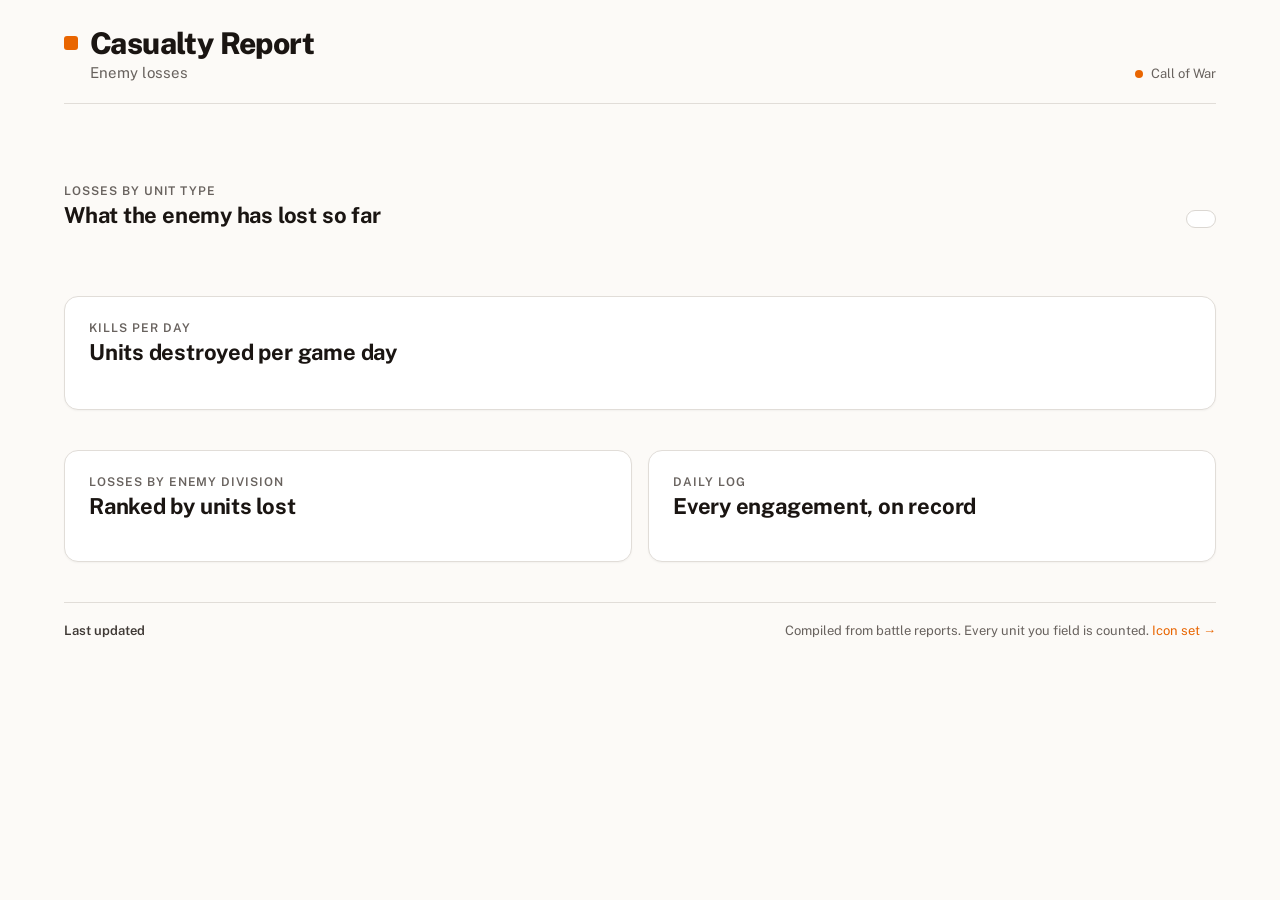
==== index.html @ a50efa62 "Add Casualty Report page, icon set page and styles Co-Authored-By: Claude Opus 5.5 <noreply@anthropi" ====
<!DOCTYPE html>
<html lang="en">
<head>
<script>
  // Fill in after the first deploy (no trailing slash). The build turns the relative
  // og:/twitter: URLs below into absolute ones using this value.
  var SITE_URL = "https://YOUR-SITE.netlify.app";
</script>
<meta charset="utf-8">
<meta name="viewport" content="width=device-width, initial-scale=1">
<title>Casualty Report</title>
<meta name="description" content="Enemy losses in our Call of War match, tracked daily: every unit destroyed, by type, by division and by day.">
<meta name="theme-color" content="#fbf9f6">
<meta property="og:type" content="website">
<meta property="og:site_name" content="Casualty Report">
<meta property="og:title" content="Casualty Report">
<meta property="og:description" content="Enemy losses — tracked daily. Every unit destroyed, by type, by division and by day.">
<meta property="og:url" content="./">
<meta property="og:image" content="og-image.png">
<meta property="og:image:width" content="1200">
<meta property="og:image:height" content="630">
<meta property="og:image:alt" content="Casualty Report: enemy losses, tracked daily">
<meta name="twitter:card" content="summary_large_image">
<meta name="twitter:title" content="Casualty Report">
<meta name="twitter:description" content="Enemy losses — tracked daily.">
<meta name="twitter:image" content="og-image.png">
<link rel="icon" href="data:image/svg+xml,%3Csvg xmlns='http://www.w3.org/2000/svg' viewBox='0 0 16 16'%3E%3Crect x='1' y='1' width='14' height='14' rx='3' fill='%23e8590c'/%3E%3C/svg%3E">
<link rel="preconnect" href="https://fonts.googleapis.com">
<link rel="preconnect" href="https://fonts.gstatic.com" crossorigin>
<link href="https://fonts.googleapis.com/css2?family=Public+Sans:wght@400;500;600;700;800&family=JetBrains+Mono:wght@500;600;700&display=swap" rel="stylesheet">
<link rel="stylesheet" href="styles.css">
</head>
<body>
<div class="page">
  <div class="wrap">

    <header class="header">
      <div class="header-top">
        <div class="title-block">
          <div class="title-row">
            <span class="mark"></span>
            <h1>Casualty Report</h1>
          </div>
          <p class="subtitle" id="subtitle">Enemy losses</p>
        </div>
        <div class="status">
          <div class="status-row">
            <span class="status-dot" id="status-dot"></span>
            <span id="status-text">Call of War</span>
          </div>
          <span class="updated" id="updated"></span>
        </div>
      </div>
      <nav class="tabs" id="tabs" aria-label="Nations"></nav>
    </header>

    <section class="hero" id="hero" aria-label="Headline stats"></section>

    <section class="units" aria-labelledby="units-heading">
      <div class="section-head">
        <div class="heading">
          <div class="eyebrow">Losses by unit type</div>
          <h2 id="units-heading">What the enemy has lost so far</h2>
        </div>
        <button class="toggle" id="zero-toggle" type="button" hidden></button>
      </div>
      <div class="units" id="unit-groups"></div>
    </section>

    <section class="card panel" aria-labelledby="chart-heading">
      <div class="section-head">
        <div class="heading">
          <div class="eyebrow">Kills per day</div>
          <h2 id="chart-heading">Units destroyed per game day</h2>
        </div>
        <div class="legend" id="legend"></div>
      </div>
      <div id="chart"></div>
    </section>

    <section class="split">
      <div class="card panel tight" aria-labelledby="div-heading">
        <div class="heading">
          <div class="eyebrow">Losses by enemy division</div>
          <h2 id="div-heading">Ranked by units lost</h2>
        </div>
        <div class="div-list" id="divisions"></div>
      </div>

      <div class="card panel tight" aria-labelledby="log-heading">
        <div class="heading">
          <div class="eyebrow">Daily log</div>
          <h2 id="log-heading">Every engagement, on record</h2>
        </div>
        <div class="log" id="log"></div>
      </div>
    </section>

    <details class="unparsed" id="unparsed" hidden></details>

    <footer class="footer">
      <strong id="footer-day">Last updated</strong>
      <span>Compiled from battle reports. Every unit you field is counted. <a href="icons.html">Icon set →</a></span>
    </footer>
  </div>
</div>
<noscript><p style="text-align:center;font-family:sans-serif">Casualty Report needs JavaScript to tally the battle reports.</p></noscript>
<script src="data.js"></script>
<script src="icons.js"></script>
<script src="parse.js"></script>
<script src="app.js"></script>
</body>
</html>
---- styles.css ----
/* Casualty Report: ported from design/Casualty Report.dc.html */
:root {
  --bg: oklch(0.985 0.004 70);
  --card: #fff;
  --ink: oklch(0.2 0.01 60);
  --ink-2: oklch(0.35 0.01 60);
  --muted: oklch(0.5 0.01 60);
  --muted-2: oklch(0.6 0.01 60);
  --faint: oklch(0.75 0.01 60);
  --border: oklch(0.9 0.008 70);
  --border-2: oklch(0.88 0.008 70);
  --rule: oklch(0.93 0.006 70);
  --accent: oklch(0.66 0.19 50);
  --accent-hover: oklch(0.55 0.19 50);
  --accent-soft: oklch(0.95 0.04 50);
  --accent-chip: oklch(0.52 0.17 50);
  --zero-bg: oklch(0.94 0.006 70);
  --zero-ink: oklch(0.62 0.01 60);
  --shadow: 0 1px 2px rgba(30, 20, 10, 0.04);
  --mono: 'JetBrains Mono', ui-monospace, SFMono-Regular, Menlo, Consolas, monospace;
}

html, body { margin: 0; padding: 0; background: var(--bg); color: var(--ink); font-family: 'Public Sans', 'Helvetica Neue', Helvetica, sans-serif; -webkit-font-smoothing: antialiased; }
* { box-sizing: border-box; }
a { color: var(--accent); text-decoration: none; }
a:hover { color: var(--accent-hover); text-decoration: underline; }
button { font: inherit; cursor: pointer; }
.mono { font-family: var(--mono); }

.page { min-height: 100vh; }
.wrap { max-width: 1200px; margin: 0 auto; padding: 28px 24px 64px; display: flex; flex-direction: column; gap: 40px; }

/* Header */
.header { display: flex; flex-direction: column; gap: 20px; }
.header-top { display: flex; align-items: flex-end; justify-content: space-between; flex-wrap: wrap; gap: 12px; }
.title-block { display: flex; flex-direction: column; gap: 6px; }
.title-row { display: flex; align-items: center; gap: 12px; }
.mark { width: 14px; height: 14px; background: var(--accent); border-radius: 3px; display: inline-block; }
h1 { margin: 0; font-size: 30px; font-weight: 800; letter-spacing: -0.02em; line-height: 1; }
.subtitle { margin: 0; font-size: 15px; color: var(--muted); padding-left: 26px; }
.status { display: flex; flex-direction: column; align-items: flex-end; gap: 4px; }
.status-row { display: flex; align-items: center; gap: 8px; font-size: 13px; color: var(--muted); }
.status-dot { width: 8px; height: 8px; border-radius: 50%; background: var(--accent); display: inline-block; }
.status-dot.live { animation: pulse 2s ease-in-out infinite; }
.updated { font-size: 12px; color: var(--muted-2); }
.updated:empty { display: none; }
@keyframes pulse {
  0%, 100% { box-shadow: 0 0 0 0 oklch(0.66 0.19 50 / 0.45); }
  50% { box-shadow: 0 0 0 5px oklch(0.66 0.19 50 / 0); }
}
@media (prefers-reduced-motion: reduce) { .status-dot.live { animation: none; } }

/* Nation tabs */
.tabs { display: flex; gap: 6px; overflow-x: auto; padding-bottom: 2px; border-bottom: 1px solid var(--border); }
.tab { border: 0; background: transparent; padding: 10px 14px 12px; font-size: 14px; font-weight: 500; color: var(--muted); border-bottom: 2px solid transparent; margin-bottom: -1px; white-space: nowrap; display: flex; align-items: center; gap: 8px; }
.tab:hover { color: var(--ink); }
.tab .tab-count { font-family: var(--mono); font-size: 12px; font-weight: 600; color: var(--muted-2); }
.tab.active { font-weight: 600; color: var(--ink); border-bottom-color: var(--ink); }
.tab.active .tab-count { color: var(--accent); }

/* Chips */
.chip { font-family: var(--mono); font-size: 13px; font-weight: 600; padding: 3px 8px; border-radius: 999px; background: var(--accent-soft); color: var(--accent-chip); white-space: nowrap; }
.chip.neutral { background: var(--zero-bg); color: var(--muted); }
.chip.zero { background: var(--zero-bg); color: var(--zero-ink); }
.chip.sm { font-size: 12px; padding: 2px 7px; }
.chip.xs { font-size: 11px; padding: 1px 6px; }

/* Hero tiles */
.hero { display: grid; grid-template-columns: repeat(auto-fit, minmax(200px, 1fr)); gap: 16px; }
.card { background: var(--card); border: 1px solid var(--border); border-radius: 14px; box-shadow: var(--shadow); }
.tile { padding: 22px 24px; display: flex; flex-direction: column; gap: 14px; }
.tile-label { font-size: 13px; font-weight: 500; color: var(--muted); min-height: 36px; line-height: 1.4; }
.tile-value-row { display: flex; align-items: baseline; gap: 10px; flex-wrap: wrap; }
.tile-value { font-family: var(--mono); font-size: 52px; font-weight: 700; line-height: 1; letter-spacing: -0.04em; color: var(--accent); font-variant-numeric: tabular-nums; }
.tile-note { font-size: 12px; color: var(--muted-2); }

/* Section headings */
.section-head { display: flex; align-items: flex-end; justify-content: space-between; flex-wrap: wrap; gap: 12px; }
.heading { display: flex; flex-direction: column; gap: 4px; }
.eyebrow { font-size: 12px; font-weight: 600; letter-spacing: 0.08em; text-transform: uppercase; color: var(--muted); }
h2 { margin: 0; font-size: 22px; font-weight: 700; letter-spacing: -0.01em; }

/* Unit cards */
.units { display: flex; flex-direction: column; gap: 28px; }
.toggle { border: 1px solid var(--border-2); background: #fff; border-radius: 999px; padding: 8px 14px; font-size: 13px; font-weight: 500; color: var(--ink-2); display: flex; align-items: center; gap: 8px; }
.toggle:hover { border-color: oklch(0.7 0.01 60); }
.group { display: flex; flex-direction: column; gap: 14px; }
.group-head { display: flex; align-items: center; gap: 10px; }
.group-swatch { width: 10px; height: 10px; border-radius: 3px; display: inline-block; flex: none; }
.group-label { font-size: 15px; font-weight: 700; }
.group-total { font-family: var(--mono); font-size: 13px; font-weight: 600; color: var(--muted); }
.group-rule { flex: 1; height: 1px; background: var(--border); min-width: 12px; }
.group-meta { font-size: 12px; color: var(--muted-2); text-align: right; }
.unit-grid { display: grid; grid-template-columns: repeat(auto-fill, minmax(156px, 1fr)); gap: 12px; }
.unit { padding: 16px; display: flex; flex-direction: column; gap: 14px; }
.unit.untouched { background: transparent; border: 1px dashed var(--border-2); border-radius: 14px; box-shadow: none; }
.well { width: 64px; height: 64px; border-radius: 12px; display: flex; align-items: center; justify-content: center; }
.untouched .well { background: oklch(0.955 0.005 70); }
.unit-body { display: flex; flex-direction: column; gap: 4px; }
.unit-name { font-size: 13px; font-weight: 500; color: var(--ink-2); }
.untouched .unit-name { color: oklch(0.55 0.01 60); }
.unit-count-row { display: flex; align-items: baseline; gap: 8px; }
.unit-count { font-family: var(--mono); font-size: 28px; font-weight: 700; line-height: 1; letter-spacing: -0.03em; font-variant-numeric: tabular-nums; }
.untouched .unit-count { color: var(--faint); }
.icon { display: block; }
.empty-note { font-size: 14px; color: var(--muted); }

/* Chart */
.panel { padding: 24px; display: flex; flex-direction: column; gap: 20px; }
.legend { display: flex; gap: 18px; font-size: 12px; color: var(--muted); flex-wrap: wrap; }
.legend span { display: flex; align-items: center; gap: 6px; }
.legend-bar { width: 12px; height: 12px; border-radius: 3px; background: var(--accent); display: inline-block; }
.legend-line { width: 14px; height: 2px; background: var(--ink); display: inline-block; }
.legend-live { width: 12px; height: 12px; border-radius: 3px; display: inline-block; }
.chart-grid { display: grid; grid-template-columns: 40px minmax(0, 1fr) 40px; gap: 12px; }
.axis { position: relative; height: 220px; font-family: var(--mono); font-size: 11px; color: var(--muted-2); }
.axis span { position: absolute; }
.axis.left span { right: 0; }
.axis.right span { left: 0; }
.axis .top { top: -6px; }
.axis .mid { top: 50%; margin-top: -6px; }
.axis .bottom { bottom: -6px; }
.plot { position: relative; height: 220px; border-bottom: 1px solid var(--border-2); }
.gridline { position: absolute; left: 0; right: 0; border-top: 1px dashed oklch(0.92 0.006 70); }
.bars { position: absolute; inset: 0; display: flex; align-items: flex-end; gap: 6px; }
.bar-track { flex: 1 1 0; height: 100%; display: flex; align-items: flex-end; min-width: 0; }
.bar { width: 100%; border-radius: 4px 4px 0 0; background: var(--accent); min-height: 2px; }
.live-fill, .bar.live { background: repeating-linear-gradient(135deg, var(--accent) 0 4px, oklch(0.8 0.12 50) 4px 8px); }
.plot svg { position: absolute; inset: 0; width: 100%; height: 100%; overflow: visible; pointer-events: none; }
.dot { position: absolute; width: 10px; height: 10px; border-radius: 50%; background: #fff; border: 2px solid var(--ink); transform: translate(-50%, 50%); pointer-events: none; }
.x-labels { display: flex; gap: 6px; min-width: 0; }
.x-label { flex: 1 1 0; min-width: 0; text-align: center; font-family: var(--mono); font-size: 11px; color: var(--muted); white-space: nowrap; overflow: visible; }

/* Divisions + log */
.split { display: grid; grid-template-columns: repeat(auto-fit, minmax(min(360px, 100%), 1fr)); gap: 16px; align-items: start; }
.panel.tight { gap: 18px; }
.div-list { display: flex; flex-direction: column; }
.div-row { display: grid; grid-template-columns: 24px 1fr auto; gap: 4px 12px; padding: 12px 0; border-top: 1px solid var(--rule); align-items: center; }
.div-rank { font-family: var(--mono); font-size: 12px; color: var(--muted-2); }
.div-name { font-size: 14px; font-weight: 600; }
.div-total { font-family: var(--mono); font-size: 18px; font-weight: 700; letter-spacing: -0.02em; font-variant-numeric: tabular-nums; text-align: right; display: flex; align-items: center; justify-content: flex-end; gap: 8px; }
.div-bar { height: 4px; border-radius: 2px; background: var(--zero-bg); overflow: hidden; }
.div-bar > div { height: 100%; border-radius: 2px; background: var(--accent); }
.div-units { display: flex; gap: 8px; justify-content: flex-end; flex-wrap: wrap; }
.div-unit { display: flex; align-items: center; gap: 2px; font-family: var(--mono); font-size: 11px; color: var(--muted); }
.div-more { padding-top: 12px; border-top: 1px solid var(--rule); display: flex; justify-content: center; }
.nation-tag { font-weight: 400; color: var(--muted); }

.log { display: flex; flex-direction: column; gap: 10px; }
.log-day { border: 1px solid var(--border); border-radius: 12px; overflow: hidden; }
.log-head { width: 100%; border: 0; background: oklch(0.975 0.004 70); padding: 12px 16px; display: flex; align-items: center; gap: 12px; text-align: left; color: inherit; }
.log-head:hover { background: oklch(0.96 0.006 70); }
.log-day-label { font-size: 14px; font-weight: 700; white-space: nowrap; }
.log-meta { font-size: 12px; color: var(--muted); }
.log-spacer { flex: 1; }
.log-total { font-family: var(--mono); font-size: 13px; font-weight: 700; color: var(--accent); }
.log-chevron { font-size: 11px; color: var(--muted-2); }
.log-events { display: flex; flex-direction: column; }
.log-events[hidden] { display: none; }
.event { display: grid; grid-template-columns: 64px 1fr; gap: 4px 14px; padding: 12px 16px; border-top: 1px solid var(--rule); align-items: baseline; }
.event-time { font-family: var(--mono); font-size: 12px; color: var(--muted); white-space: nowrap; }
.event-body { display: flex; flex-direction: column; gap: 6px; min-width: 0; }
.event-div { font-size: 14px; font-weight: 600; }
.event-div .nick { font-weight: 400; color: var(--muted); }
.event-units { display: flex; gap: 12px; flex-wrap: wrap; align-items: center; }
.event-unit { display: flex; align-items: center; gap: 5px; font-size: 13px; color: var(--ink-2); }
.event-unit b { font-family: var(--mono); font-weight: 600; }
.event-where { font-size: 13px; color: var(--muted); }

/* Unparsed lines (added beyond the design) */
.unparsed { border: 1px dashed var(--border-2); border-radius: 12px; padding: 12px 16px; font-size: 12px; color: var(--muted); }
.unparsed summary { cursor: pointer; font-weight: 600; }
.unparsed ul { margin: 8px 0 0; padding: 0; list-style: none; display: flex; flex-direction: column; gap: 4px; }
.unparsed li { font-family: var(--mono); font-size: 11px; overflow-wrap: anywhere; }
.unparsed li span { color: var(--muted-2); margin-right: 8px; }

/* Footer */
.footer { display: flex; justify-content: space-between; align-items: center; flex-wrap: wrap; gap: 8px; padding-top: 20px; border-top: 1px solid var(--border); font-size: 13px; color: var(--muted); }
.footer strong { font-weight: 600; color: var(--ink-2); }

/* Icon set page */
.back { font-size: 13px; }
.lede { margin: 0; font-size: 15px; color: var(--muted); max-width: 60ch; }
.icon-section { display: flex; flex-direction: column; gap: 16px; }
.icon-grid { display: grid; grid-template-columns: repeat(auto-fill, minmax(168px, 1fr)); gap: 12px; }
.icon-card { padding: 18px 16px 14px; display: flex; flex-direction: column; align-items: center; gap: 12px; }
.icon-well { width: 120px; height: 120px; border-radius: 16px; display: flex; align-items: center; justify-content: center; }
.icon-caption { display: flex; align-items: center; gap: 8px; }
.icon-caption span { font-size: 13px; font-weight: 600; text-align: center; }
.tokens { display: grid; grid-template-columns: repeat(auto-fit, minmax(min(280px, 100%), 1fr)); gap: 16px; }
.token-card { padding: 22px; display: flex; flex-direction: column; gap: 12px; box-shadow: none; }
.token-list { display: flex; flex-direction: column; gap: 8px; font-size: 13px; font-family: var(--mono); }
.token-list > div { display: flex; align-items: center; gap: 10px; }
.swatch { width: 18px; height: 18px; border-radius: 5px; flex: none; }
.type-list { display: flex; flex-direction: column; gap: 10px; font-size: 13px; }

@media (max-width: 600px) {
  .status { align-items: flex-start; }
  .event { grid-template-columns: 58px 1fr; gap: 4px 10px; }
  .token-list { font-size: 12px; }
  .token-list > div { align-items: flex-start; overflow-wrap: anywhere; }
}

@media (max-width: 480px) {
  /* Phone: division unit icons move under the bar so the name keeps its width. */
  .div-units { grid-column: 2 / -1; justify-content: flex-start; }
}
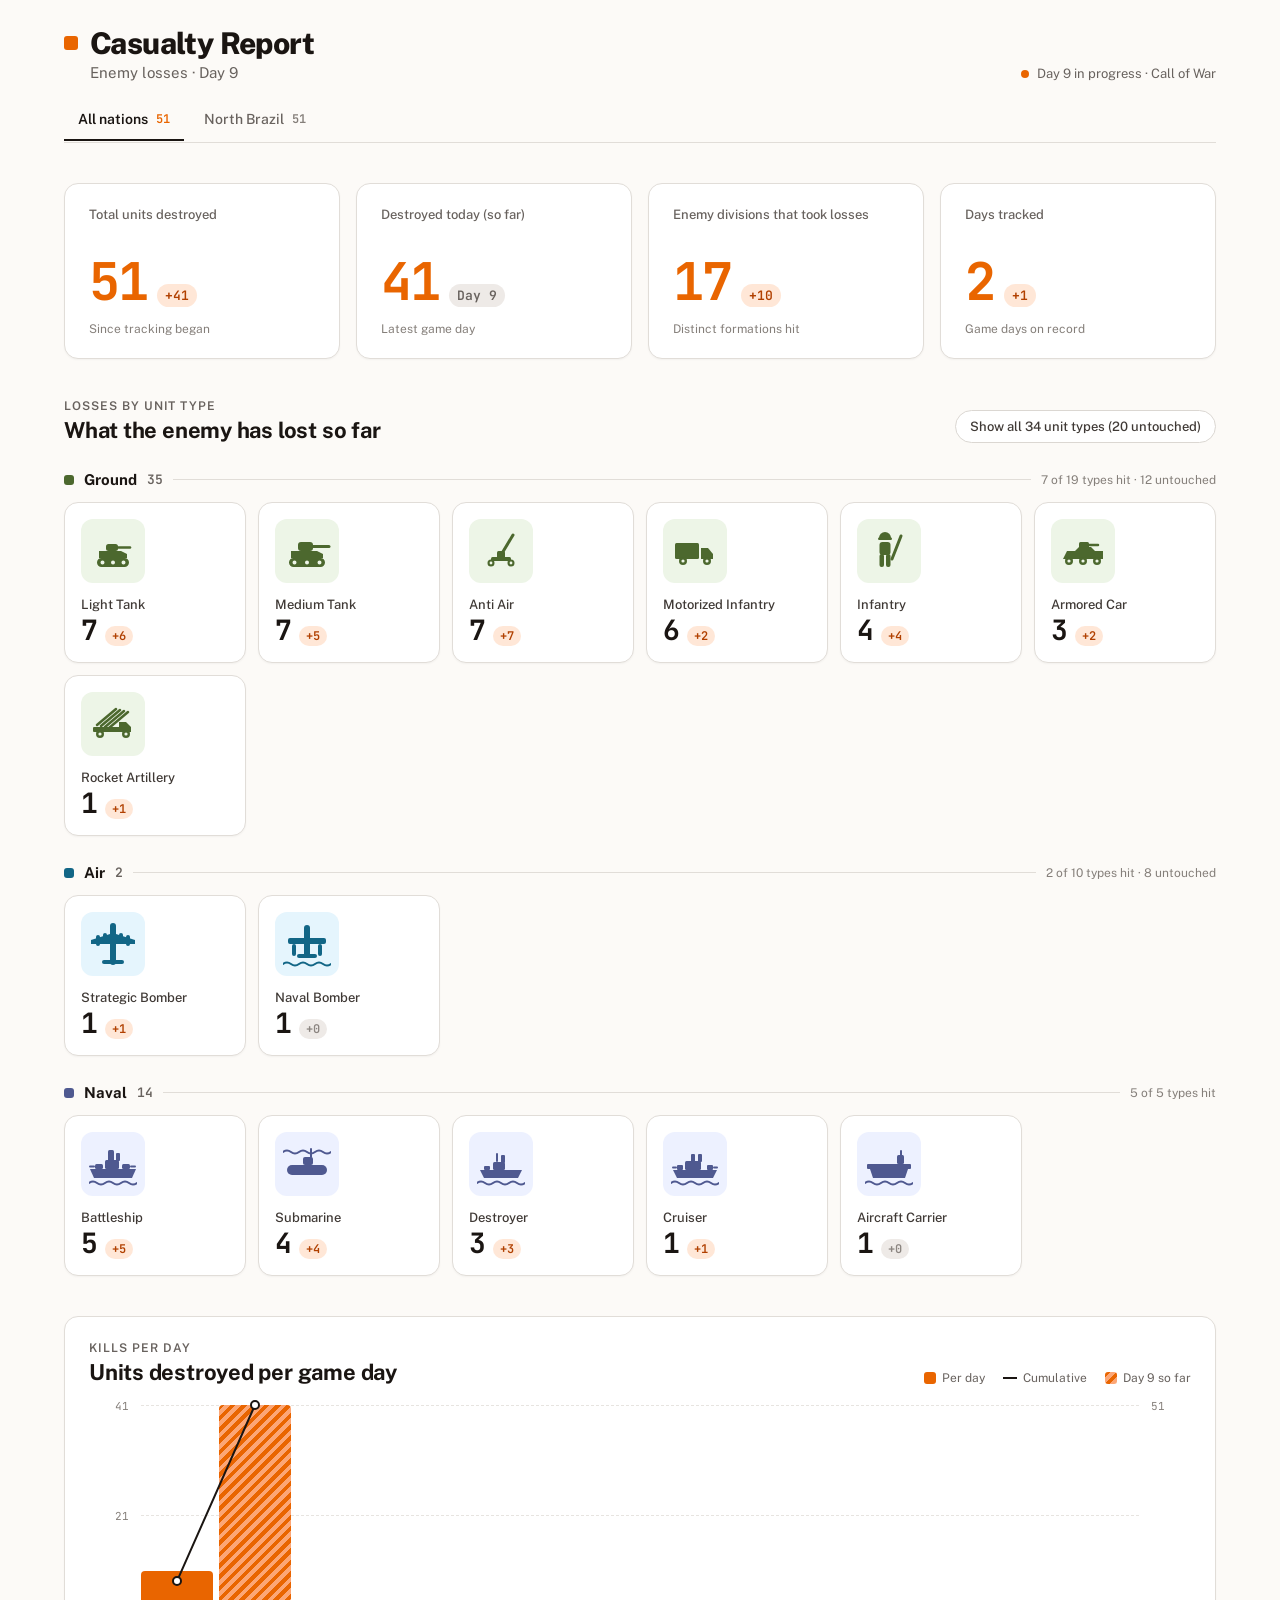
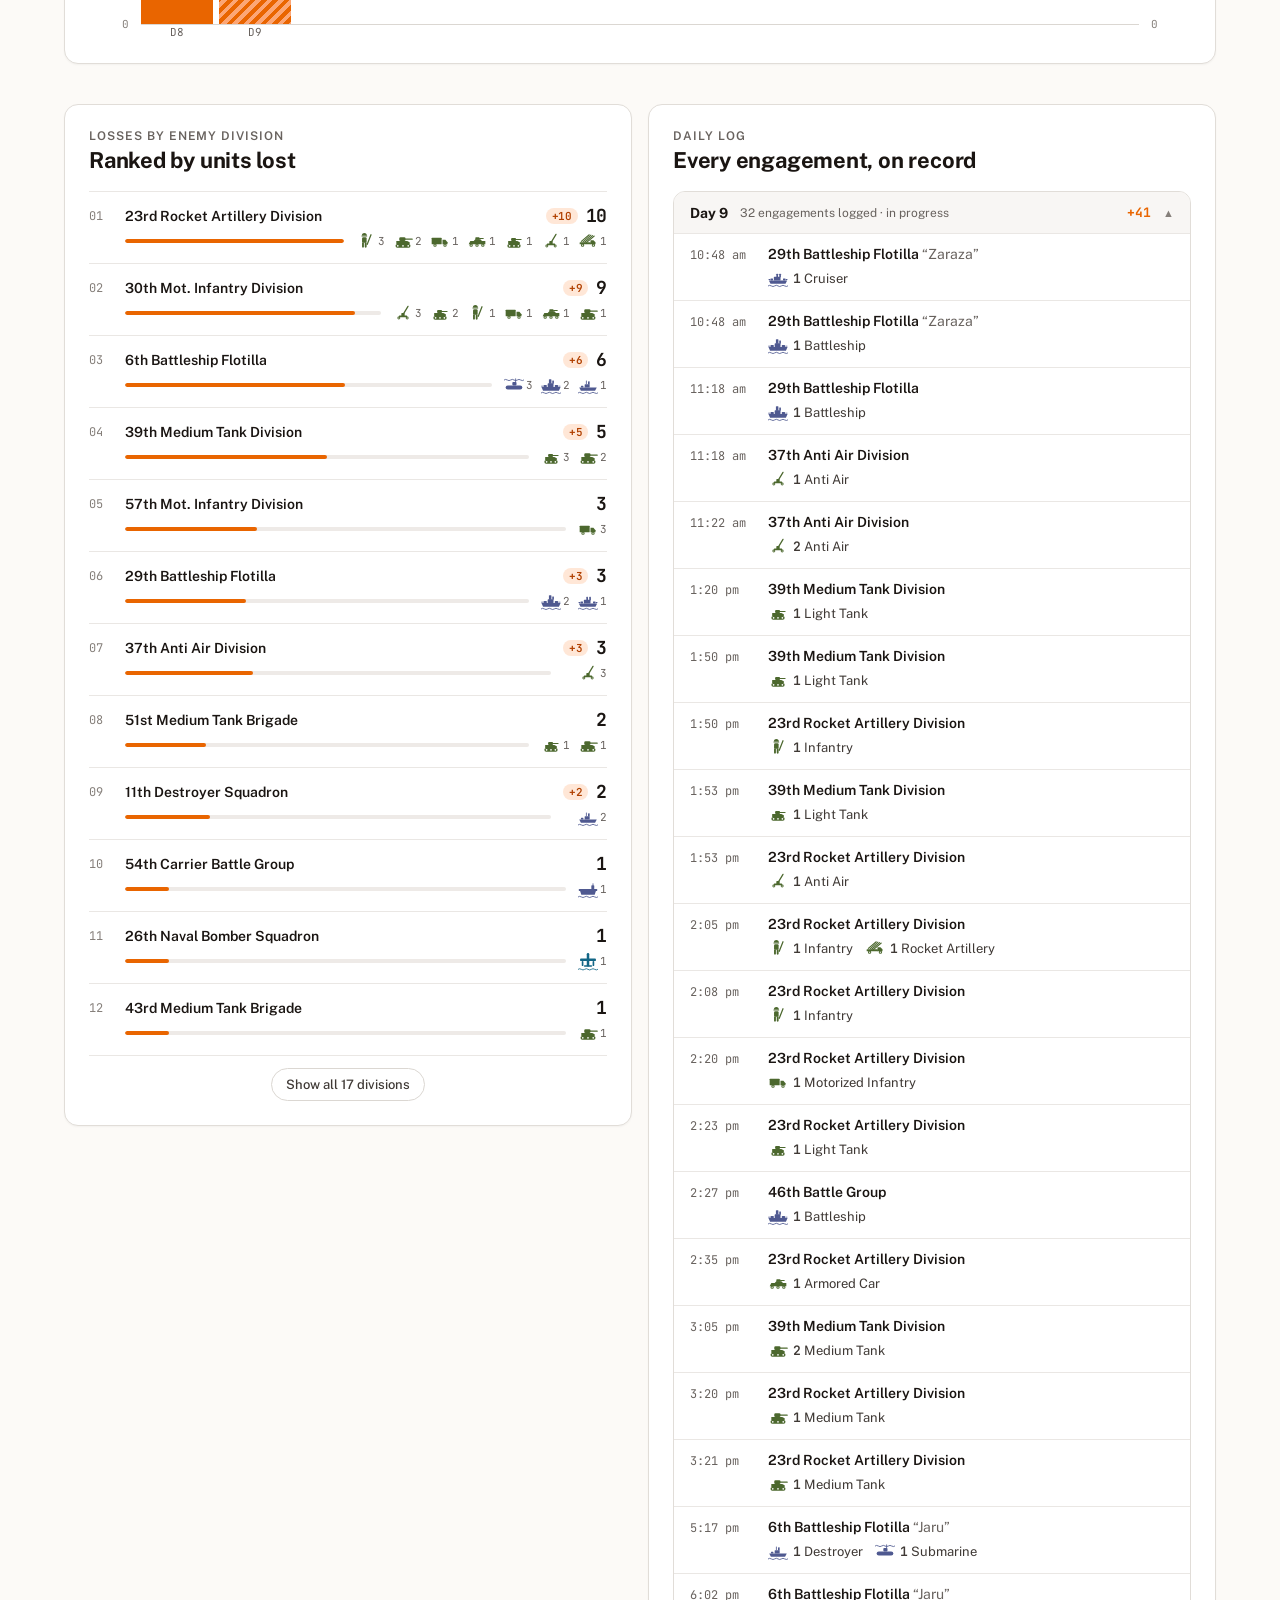
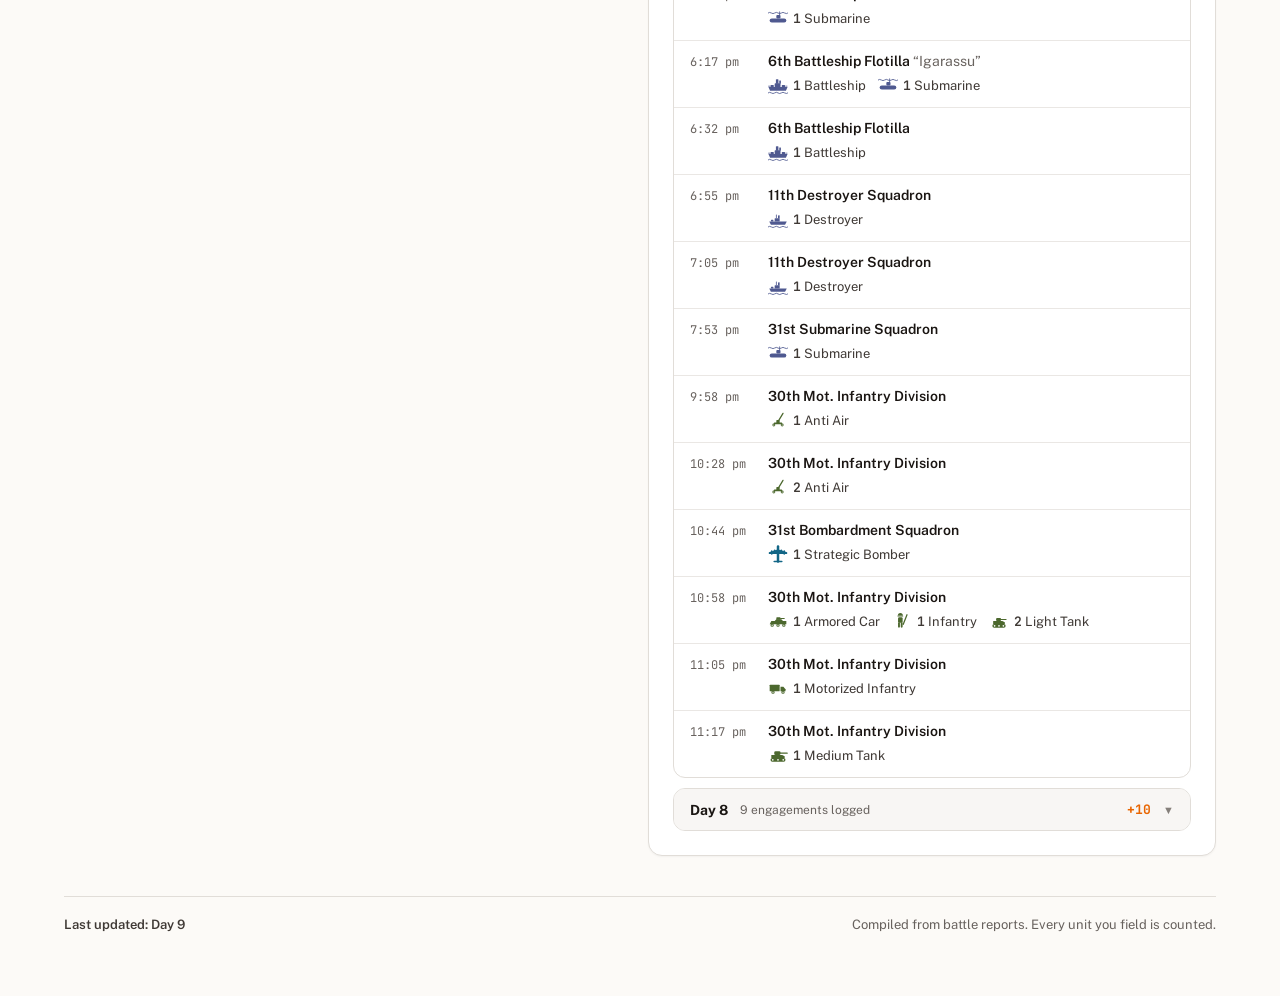
==== commit 75a0b1be: "Stop linking and deploying the icon set page Co-Authored-By: Claude Opus 5.5 <noreply@anthropic.com>" ====
--- a/index.html
+++ b/index.html
@@ -2,9 +2,7 @@
 <html lang="en">
 <head>
 <script>
-  // Fill in after the first deploy (no trailing slash). The build turns the relative
-  // og:/twitter: URLs below into absolute ones using this value.
-  var SITE_URL = "https://YOUR-SITE.netlify.app";
+  var SITE_URL = "https://casualties.tiiny.site";
 </script>
 <meta charset="utf-8">
 <meta name="viewport" content="width=device-width, initial-scale=1">
@@ -100,7 +98,7 @@
 
     <footer class="footer">
       <strong id="footer-day">Last updated</strong>
-      <span>Compiled from battle reports. Every unit you field is counted. <a href="icons.html">Icon set →</a></span>
+      <span>Compiled from battle reports. Every unit you field is counted.</span>
     </footer>
   </div>
 </div>
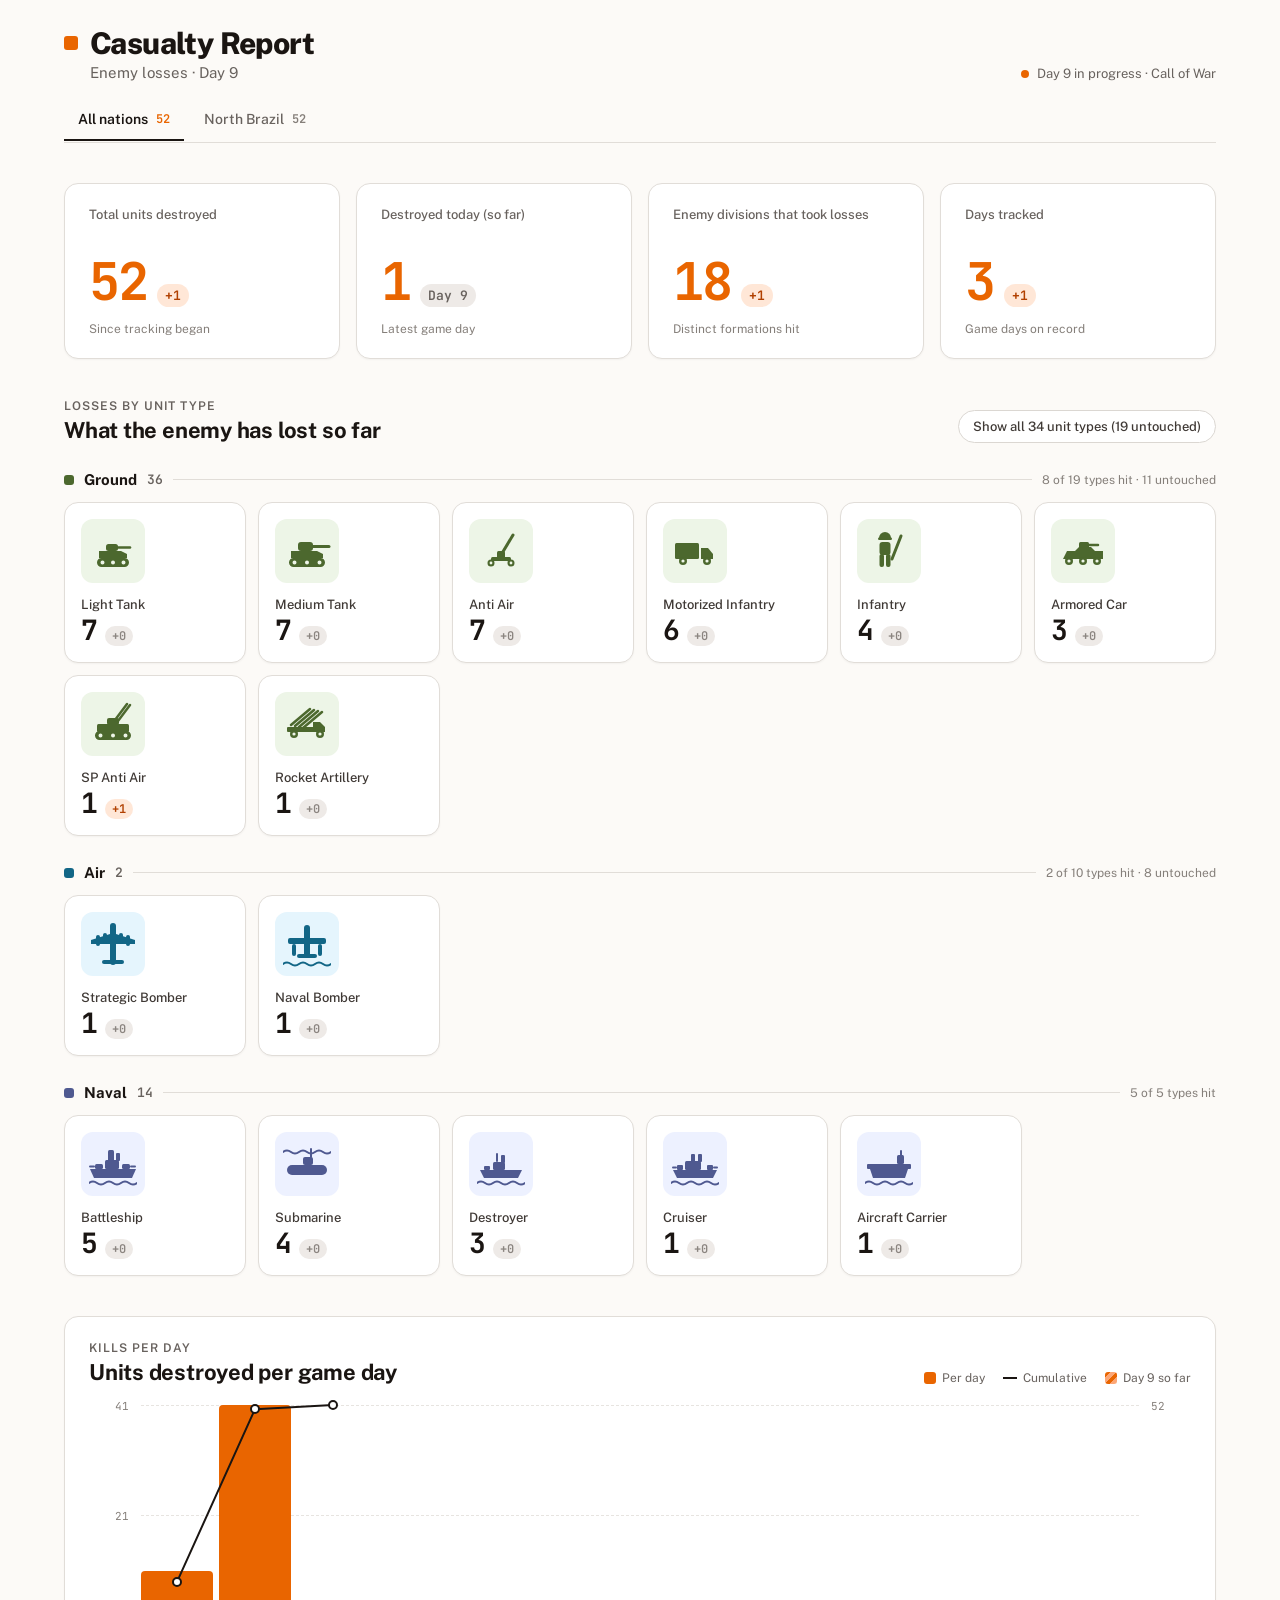
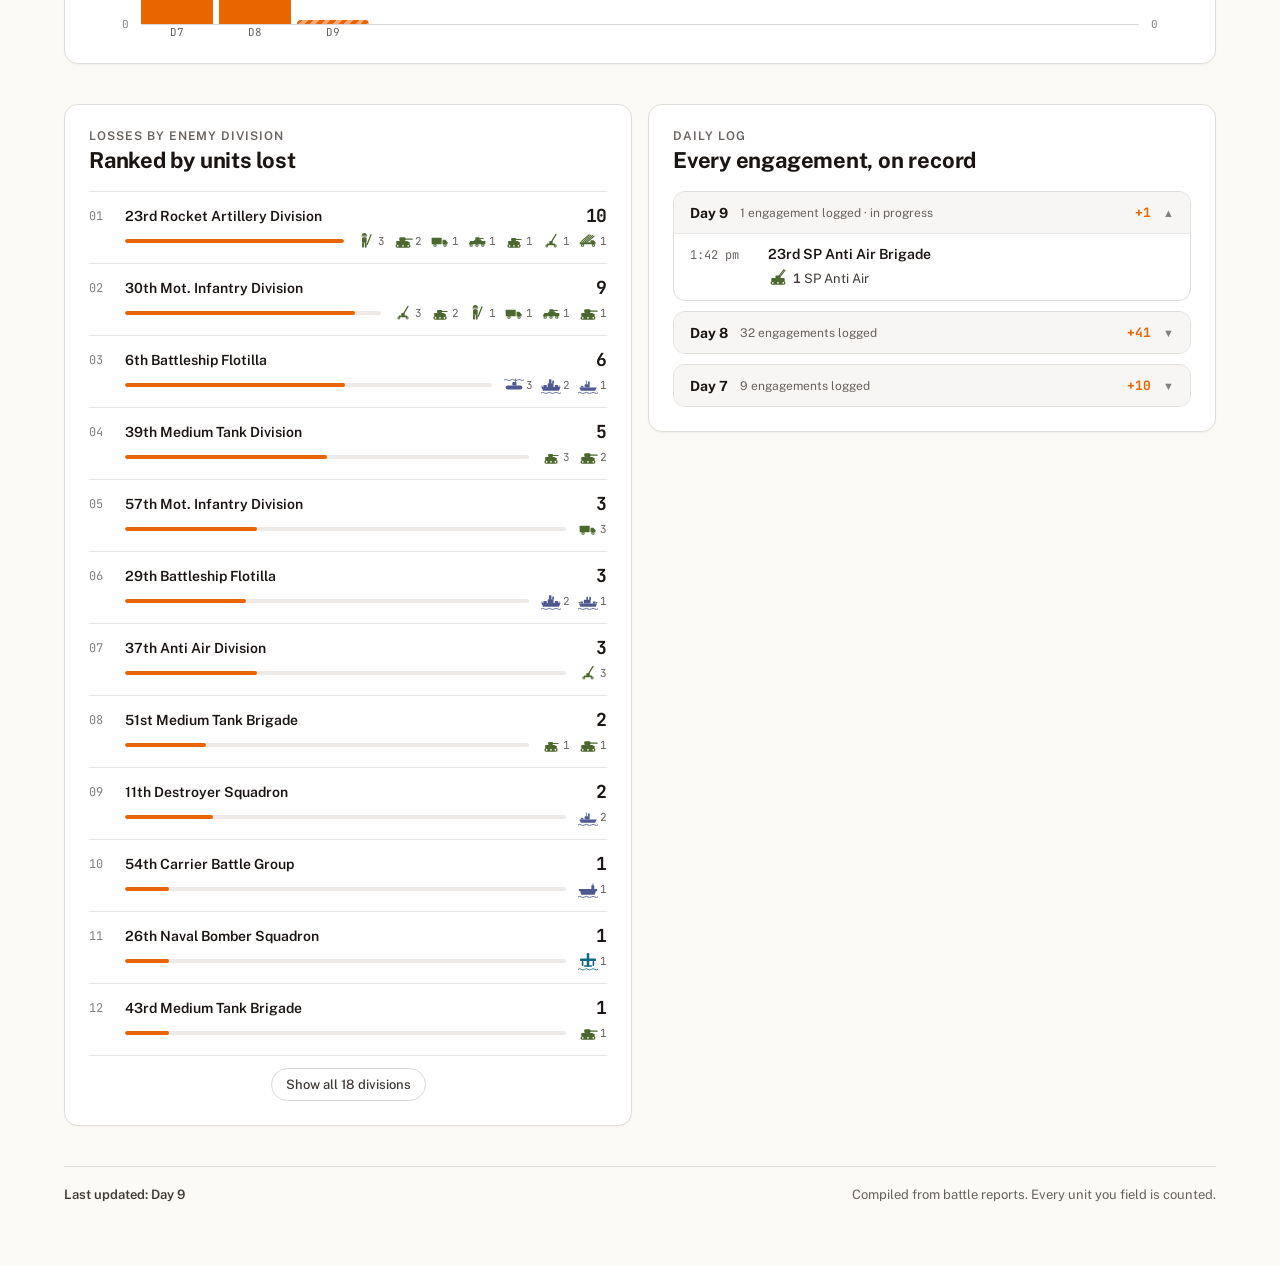
==== commit f31495ef: "Set SITE_URL to casualties.99helpers.site Co-Authored-By: Claude Opus 5.5 <noreply@anthropic.com>" ====
--- a/index.html
+++ b/index.html
@@ -2,7 +2,7 @@
 <html lang="en">
 <head>
 <script>
-  var SITE_URL = "https://casualties.tiiny.site";
+  var SITE_URL = "https://casualties.99helpers.site";
 </script>
 <meta charset="utf-8">
 <meta name="viewport" content="width=device-width, initial-scale=1">
--- a/styles.css
+++ b/styles.css
@@ -178,27 +178,9 @@
 .footer { display: flex; justify-content: space-between; align-items: center; flex-wrap: wrap; gap: 8px; padding-top: 20px; border-top: 1px solid var(--border); font-size: 13px; color: var(--muted); }
 .footer strong { font-weight: 600; color: var(--ink-2); }
 
-/* Icon set page */
-.back { font-size: 13px; }
-.lede { margin: 0; font-size: 15px; color: var(--muted); max-width: 60ch; }
-.icon-section { display: flex; flex-direction: column; gap: 16px; }
-.icon-grid { display: grid; grid-template-columns: repeat(auto-fill, minmax(168px, 1fr)); gap: 12px; }
-.icon-card { padding: 18px 16px 14px; display: flex; flex-direction: column; align-items: center; gap: 12px; }
-.icon-well { width: 120px; height: 120px; border-radius: 16px; display: flex; align-items: center; justify-content: center; }
-.icon-caption { display: flex; align-items: center; gap: 8px; }
-.icon-caption span { font-size: 13px; font-weight: 600; text-align: center; }
-.tokens { display: grid; grid-template-columns: repeat(auto-fit, minmax(min(280px, 100%), 1fr)); gap: 16px; }
-.token-card { padding: 22px; display: flex; flex-direction: column; gap: 12px; box-shadow: none; }
-.token-list { display: flex; flex-direction: column; gap: 8px; font-size: 13px; font-family: var(--mono); }
-.token-list > div { display: flex; align-items: center; gap: 10px; }
-.swatch { width: 18px; height: 18px; border-radius: 5px; flex: none; }
-.type-list { display: flex; flex-direction: column; gap: 10px; font-size: 13px; }
-
 @media (max-width: 600px) {
   .status { align-items: flex-start; }
   .event { grid-template-columns: 58px 1fr; gap: 4px 10px; }
-  .token-list { font-size: 12px; }
-  .token-list > div { align-items: flex-start; overflow-wrap: anywhere; }
 }
 
 @media (max-width: 480px) {
